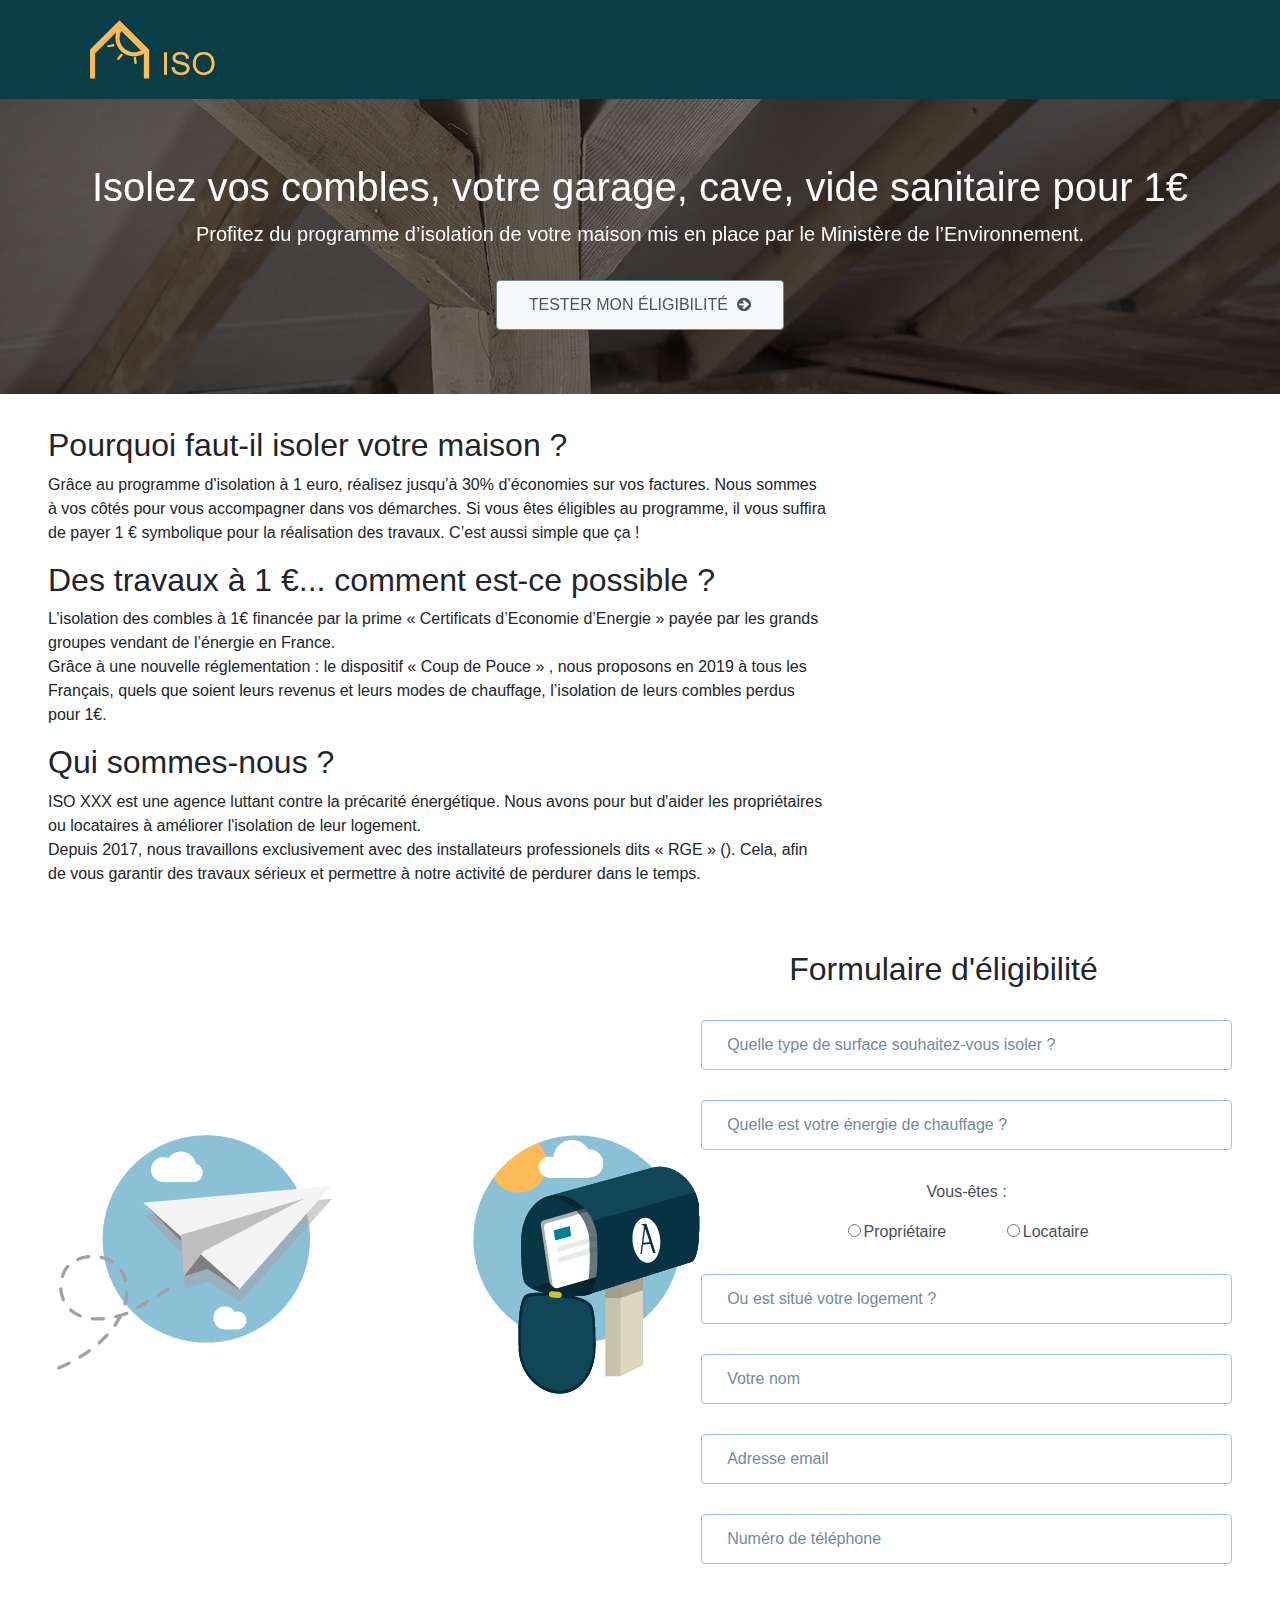
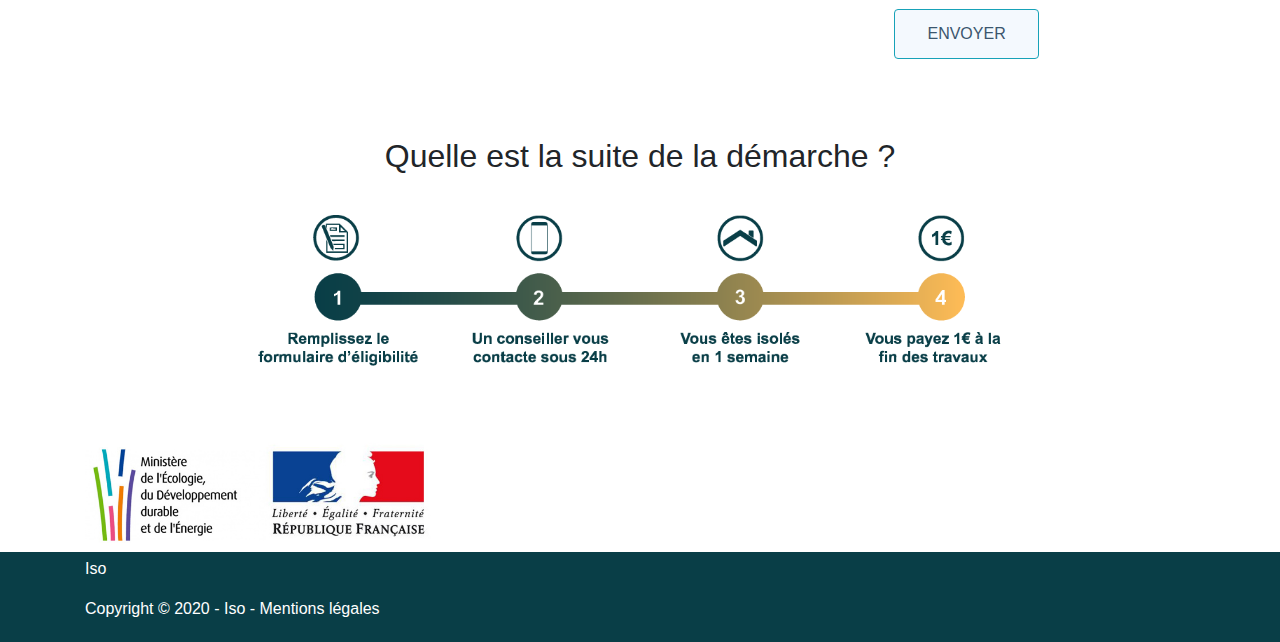
==== index.html @ c9380bd6 "a" ====
<!doctype html>
<html lang="en">
  <head>
    <!-- Required meta tags -->
    <meta charset="utf-8">
    <meta name="viewport" content="width=device-width, initial-scale=1, shrink-to-fit=no">

    <!-- Bootstrap CSS -->
    <link rel="stylesheet" href="https://maxcdn.bootstrapcdn.com/bootstrap/4.0.0/css/bootstrap.min.css" integrity="sha384-Gn5384xqQ1aoWXA+058RXPxPg6fy4IWvTNh0E263XmFcJlSAwiGgFAW/dAiS6JXm" crossorigin="anonymous">
    <link rel="stylesheet" href="https://cdnjs.cloudflare.com/ajax/libs/font-awesome/4.7.0/css/font-awesome.min.css">
    <link rel="stylesheet" href="style.css">

    <title>Iso</title>
  </head>
  <body>
    <header>
        <div id="navbarHeader" class="bg-header-footer">
          <div class="container">
            <div class="row">
              <!-- <div class="col-md-1"></div> -->
              <a class="link-footer" href="index.html" ><img style="margin:20px; width: 130px;" class= "img-fluid" src="img/logo_iso.png" alt="logo image"></a>
              <!-- <div class="col-sm-8 col-md-7 py-4"> -->
                
                <!-- <h4 class="text-white"><a class="link-footer" href="index.html">Iso</a></h4> -->
              </div>
              <!-- <div class="col-sm-4 offset-md-1 py-4"> -->
                <!-- <h5 class="text-white">Experts en iso</h5> -->
              </div>
            </div>
          </div>
        </div>
      </header>

    <main role="main">
        <section class="first-section text-center">
            <div class="container">
            <h1 class="jumbotron-heading text-cover">Isolez vos combles, votre garage, cave, vide sanitaire pour 1€</h1>
            <p class="lead text-cover">Profitez du programme d’isolation de votre maison mis en place par le Ministère de l’Environnement.</p>
            <a href="#formulaire" class="btn">Tester mon éligibilité
                <i class="fa fa-arrow-circle-right" aria-hidden="true" style="padding-left: 5px;"></i>
            </a>
            </div>
        </section>

        <section class ="section-prez">
            <div class="row">
                <div class = "col-md-8">
                  <h2>Pourquoi faut-il isoler votre maison ?</h2>
                  <p>Grâce au programme d'isolation à 1 euro, réalisez jusqu’à 30% d’économies sur vos factures. Nous sommes à vos côtés pour vous accompagner dans vos démarches. Si vous êtes éligibles au programme, il vous suffira de payer 1 € symbolique pour la réalisation des travaux. C’est aussi simple que ça !</p>
                  <h2>Des travaux à 1 €... comment est-ce possible ?</h2>
                  <p>
                    L’isolation des combles à 1€ financée par la prime « Certificats d’Economie d’Energie » payée par les grands groupes vendant de l’énergie en France.
                    <br>
                    Grâce à une nouvelle réglementation : le dispositif « Coup de Pouce » , nous proposons en 2019 à tous les Français, quels que soient leurs revenus et leurs modes de chauffage, l’isolation de leurs combles perdus pour 1€.
                  </p>
                  <h2>Qui sommes-nous ?</h2>
                  <p>ISO XXX est une agence luttant contre la précarité énergétique. Nous avons pour but d'aider les propriétaires ou locataires à améliorer l'isolation de leur logement.
                    <br>
                    Depuis 2017, nous travaillons exclusivement avec des installateurs professionels dits « RGE » (). Cela, afin de vous garantir des travaux sérieux et permettre à notre activité de perdurer dans le temps.
                  </p>
                </div>
                <div class = "col-md-4">
                  <!-- <img style="width:60%" class= "img-fluid" src="img/money.jpg"></img> -->
                </div>
              </div>
          </section>

        <section id="formulaire" class="section-form">
            <div class="row">
                <div class="image-column col-md-6 col-sm-12 col-xs-12">
                    <div class="inner">
                        <!-- <figure class="image"><img src="images/resource/featured-image-4.png" alt=""></figure> -->
                        <figure class="image"><img id="img-form" src="img/Buzon.png" alt="image envoi formulaire" style="padding-top: 30%;"></figure>
                    </div>
                </div>
                <div class = "col-md-6">
                  <h2 style="text-align: center">Formulaire d'éligibilité</h2>
                  <br>
                  <div class="default-form contact-form">
                      <form method="post" id="contact-form" action="sendemail.php">

                          <div class="form-group">
                              <select name="type">
                                  <option>Quelle type de surface souhaitez-vous isoler ?</option>
                                  <option>Garage annexe</option>
                                  <option>Cave ou sous-sol</option>
                                  <option>Combles</option>
                                  <option>Vide sanitaire</option>
                              </select>
                          </div>

                          <div class="form-group">
                              <select name="energie">
                                  <option>Quelle est votre énergie de chauffage ?</option>
                                  <option>Gaz</option>
                                  <option>Fioul</option>
                                  <option>Electricité</option>
                                  <option>Autre</option>
                              </select>
                          </div>

                          <div class="form-group radiofont">
                            <p>Vous-êtes :</p>
                              <label class="label-radio">
                                  <input type="radio" name="propr" value="propri"/>Propriétaire
                              </label>
                              <label class="label-radio">
                                  <input type="radio" name="propr" value="loc"/>Locataire
                              </label>
                          </div>

                          <div class="form-group">
                            <select name="depart">
                                <option value="00">Ou est situé votre logement ?</option>
                                <option value="01">01 - Ain</option>
                                <option value="02">02 - Aisne</option>
                                <option value="03">03 - Allier</option>
                                <option value="04">04 - Alpes de Hautes-Provence</option>
                                <option value="05">05 - Hautes-Alpes</option>
                                <option value="06">06 - Alpes-Maritimes</option>
                                <option value="07">07 - Ardèche</option>
                                <option value="08">08 - Ardennes</option>
                                <option value="09">09 - Ariège</option>
                                <option value="10">10 - Aube</option>
                                <option value="11">11 - Aude</option>
                                <option value="12">12 - Aveyron</option>
                                <option value="13">13 - Bouches-du-Rhône</option>
                                <option value="14">14 - Calvados</option>
                                <option value="15">15 - Cantal</option>
                                <option value="16">16 - Charente</option>
                                <option value="17">17 - Charente-Maritime</option>
                                <option value="18">18 - Cher</option>
                                <option value="19">19 - Corrèze</option>
                                <option value="20">20 - Corse</option>
                                <option value="21">21 - Côte-d'Or</option>
                                <option value="22">22 - Côtes d'Armor</option>
                                <option value="23">23 - Creuse</option>
                                <option value="24">24 - Dordogne</option>
                                <option value="25">25 - Doubs</option>
                                <option value="26">26 - Drôme</option>
                                <option value="27">27 - Eure</option>
                                <option value="28">28 - Eure-et-Loir</option>
                                <option value="29">29 - Finistère</option>
                                <option value="30">30 - Gard</option>
                                <option value="31">31 - Haute-Garonne</option>
                                <option value="32">32 - Gers</option>
                                <option value="33">33 - Gironde</option>
                                <option value="34">34 - Hérault</option>
                                <option value="35">35 - Ille-et-Vilaine</option>
                                <option value="36">36 - Indre</option>
                                <option value="37">37 - Indre-et-Loire</option>
                                <option value="38">38 - Isère</option>
                                <option value="39">39 - Jura</option>
                                <option value="40">40 - Landes</option>
                                <option value="41">41 - Loir-et-Cher</option>
                                <option value="42">42 - Loire</option>
                                <option value="43">43 - Haute-Loire</option>
                                <option value="44">44 - Loire-Atlantique</option>
                                <option value="45">45 - Loiret</option>
                                <option value="46">46 - Lot</option>
                                <option value="47">47 - Lot-et-Garonne</option>
                                <option value="48">48 - Lozère</option>
                                <option value="49">49 - Maine-et-Loire</option>
                                <option value="50">50 - Manche</option>
                                <option value="51">51 - Marne</option>
                                <option value="52">52 - Haute-Marne</option>
                                <option value="53">53 - Mayenne</option>
                                <option value="54">54 - Meurthe-et-Moselle</option>
                                <option value="55">55 - Meuse</option>
                                <option value="56">56 - Morbihan</option>
                                <option value="57">57 - Moselle</option>
                                <option value="58">58 - Nièvre</option>
                                <option value="59">59 - Nord</option>
                                <option value="60">60 - Oise</option>
                                <option value="61">61 - Orne</option>
                                <option value="62">62 - Pas-de-Calais</option>
                                <option value="63">63 - Puy-de-Dôme</option>
                                <option value="64">64 - Pyrénées-Atlantiques</option>
                                <option value="65">65 - Hautes-Pyrénées</option>
                                <option value="66">66 - Pyrénées-Orientales</option>
                                <option value="67">67 - Bas-Rhin</option>
                                <option value="68">68 - Haut-Rhin</option>
                                <option value="69">69 - Rhône</option>
                                <option value="70">70 - Haute-Saône</option>
                                <option value="71">71 - Saône-et-Loire</option>
                                <option value="72">72 - Sarthe</option>
                                <option value="73">73 - Savoie</option>
                                <option value="74">74 - Haute-Savoie</option>
                                <option value="75">75 - Paris</option>
                                <option value="76">76 - Seine-Maritime</option>
                                <option value="77">77 - Seine-et-Marne</option>
                                <option value="78">78 - Yvelines</option>
                                <option value="79">79 - Deux-Sèvres</option>
                                <option value="80">80 - Somme</option>
                                <option value="81">81 - Tarn</option>
                                <option value="82">82 - Tarn-et-Garonne</option>
                                <option value="83">83 - Var</option>
                                <option value="84">84 - Vaucluse</option>
                                <option value="85">85 - Vendée</option>
                                <option value="86">86 - Vienne</option>
                                <option value="87">87 - Haute-Vienne</option>
                                <option value="88">88 - Vosges</option>
                                <option value="89">89 - Yonne</option>
                                <option value="90">90 - Territoire-de-Belfort</option>
                                <option value="91">91 - Essonne</option>
                                <option value="92">92 - Hauts-de-Seine</option>
                                <option value="93">93 - Seine-Saint-Denis</option>
                                <option value="94">94 - Val-de-Marne</option>
                                <option value="95">95 - Val-d'Oise</option>
                            </select>
                        </div>

                          <div class="form-group">
                              <input type="text" name="fname" value="" placeholder="Votre nom" required>
                          </div>

                          <div class="form-group">
                              <input type="text" name="email" value="" placeholder="Adresse email" required>
                          </div>

                          <div class="form-group">
                              <input type="text" name="phone" value="" placeholder="Numéro de téléphone">
                          </div>
                          

                          <div class="form-group">
                              <button type="submit" class="btn">Envoyer</button>
                          </div>
                      </form>
                  </div>
                </div>
                
            </div>
        </section>

        <section class ="section-prez">
          <div class="row">
            <div class = "col-md-2"></div>
            <div class = "col-md-8">
              <h2 style="text-align: center">Quelle est la suite de la démarche ?</h2>
              <img style="margin: 20px 0px;" class= "img-fluid" src="img/process-iso.png" alt="processus, démarche">
            </div>
            <div class = "col-md-2"></div>
        </div>
      </section>

        <section class="section-ref">
            <div class="container">
                <div class="row">
                    <div class="col-md-4">
                        <img id="img-gov" class= "img-fluid" src="img/gouv-frcs.jpg" alt="gouvernement français">
                    </div>
                </div>
            </div>

        </section>

        <footer class="bg-header-footer text-white">
            <div class="container">
                <div style="margin-bottom: 0px; padding-bottom: 5px; padding-top: 5px;">
                    <p>Iso</p>
                    <p>Copyright © 2020 - Iso - <a class="link-footer" href="mentions-legales.html">Mentions légales</a></p>
                </div>
            </div>
        </footer>
    </main>


    <!-- Optional JavaScript -->
    <!-- jQuery first, then Popper.js, then Bootstrap JS -->
    <script src="https://ajax.googleapis.com/ajax/libs/jquery/3.5.1/jquery.min.js"></script>
    <script src="https://stackpath.bootstrapcdn.com/bootstrap/4.5.0/js/bootstrap.min.js"></script>
    <script src="validate.js"></script>
    <script src="script.js"></script>
    <!-- <script src="https://cdnjs.cloudflare.com/ajax/libs/popper.js/1.12.9/umd/popper.min.js" integrity="sha384-ApNbgh9B+Y1QKtv3Rn7W3mgPxhU9K/ScQsAP7hUibX39j7fakFPskvXusvfa0b4Q" crossorigin="anonymous"></script> -->
    <!-- <script src="https://maxcdn.bootstrapcdn.com/bootstrap/4.0.0/js/bootstrap.min.js" integrity="sha384-JZR6Spejh4U02d8jOt6vLEHfe/JQGiRRSQQxSfFWpi1MquVdAyjUar5+76PVCmYl" crossorigin="anonymous"></script> -->

  </body>
</html>
---- style.css ----
.bg-header-footer{
    background-color: #093e47!important;
}
.first-section{
    padding: 4rem 3rem;
    background-image: linear-gradient(
        rgba(0, 0, 0, 0.5), 
        rgba(0, 0, 0, 0.5)
      ), url("img/Isolation-combles.jpg");

    filter: grayscale(75%);
}
.text-cover{
    color: white;
}
.section-ref{
    background-color: white;
}
.section-prez{
    padding: 2rem 3rem;
}

.section-form{
    padding: 1rem 3rem;
}
.btn{
    margin-top: 15px;
    position: relative;
    padding: 10px 32px;
    line-height: 28px;
    background: #f4f9fe;
    font-size: 16px;
    font-weight: 400;
    border: 1px solid #1f8ceb;
    color: #3b566e;
    text-transform: uppercase;
    text-align: center;
    font-family: 'Heebo', sans-serif;
    border-radius: 4px;
    border-color: #17a2b8;
    display: inline-block;
}
.btn a{
    cursor: pointer;
}

.btn:hover{
    color: white;
    background-color: #17a2b8;;
}

.link-footer{
    text-decoration: none!important;
    color: white;
}
.link-footer:hover{
    text-decoration: none!important;
    opacity: 0.8;
    color: white;
}


/* ====================================================================
	Default Form Style
====================================================================

***/ 

.default-form .form-group{
	position:relative;
	margin-bottom:30px;	
}

.default-form .form-group .field-label{
	display:block;
	line-height:24px;
	text-transform:uppercase;
	margin-bottom:10px;
	color:#232323;
	font-weight:500;
	font-size:13px;
}

.default-form .form-group .field-label sup{
	color:#ff0000;
	font-size:14px;
}

.default-form input[type="text"],
.default-form input[type="email"],
.default-form input[type="password"],
.default-form select,
.default-form textarea{
	display:block;
	width:100%;
	line-height:28px;
	height:50px;
	font-size:16px;
	border:1px solid rgba(31,140,235,0.50);
	padding:10px 25px;	
	background:none;
	color:#6f8ba4;
	border-radius:4px;
	transition:all 500ms ease;
	-webkit-transition:all 500ms ease;
	-ms-transition:all 500ms ease;
	-o-transition:all 500ms ease;	
}

.default-form .form-group input::-webkit-input-placeholder{
	color:#6f8ba4;
}

.default-form select{
	cursor:pointer;
	-moz-appearance:none;
	-webkit-appearance:none;
	-ms-appearance:none;
	-o-appearance:none;
}

.default-form textarea{
	height:160px;
	resize:none;	
}

.default-form select option{
	text-indent:25px;	
}

.default-form input:focus,
.default-form select:focus,
.default-form textarea:focus{
	border-color:#1f8ceb;
}

.default-form input.error,
.default-form select.error,
.default-form textarea.error{
	border-color:#ff0000 !important;	
}

.default-form label.error{
	display:none;
	line-height:24px;
	padding:5px 0px 0px;
	margin:0px;
	text-transform:uppercase;
	font-size:11px;
	color:#ff0000;
	font-weight:500;	
}

#contact-form{
    /* max-width: 850px; */
    text-align: center;
    padding-left: 8%;
}

@media (max-width:800px) {
    img#img-form {
	  display: none;
	}
	#contact-form{
		padding-left: 0%;
	}
	#img-gov{
		max-width: 50%;
	}
  }

.label-radio{
    margin: 0% 5%;
}

input[type=checkbox], input[type=radio] {
    margin: 0px 3px;
}
.radiofont{
	color: #495057;
}
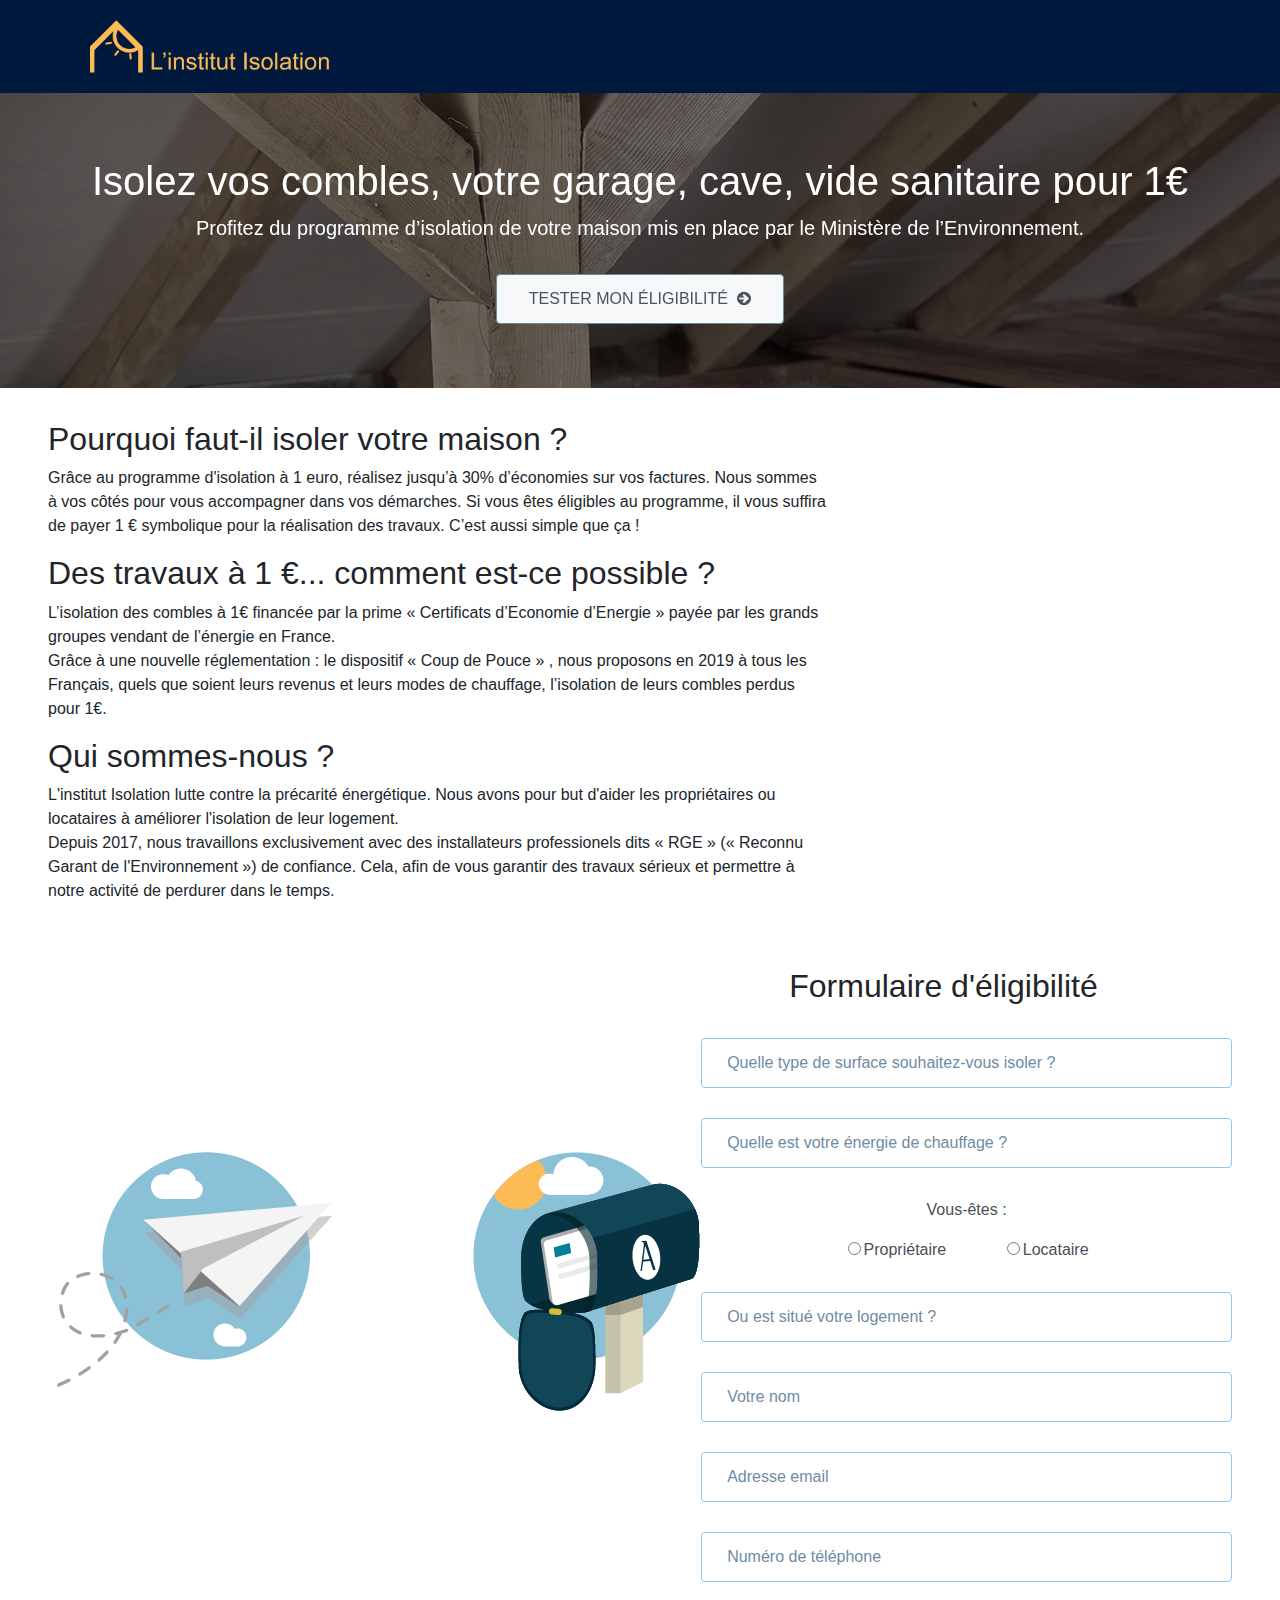
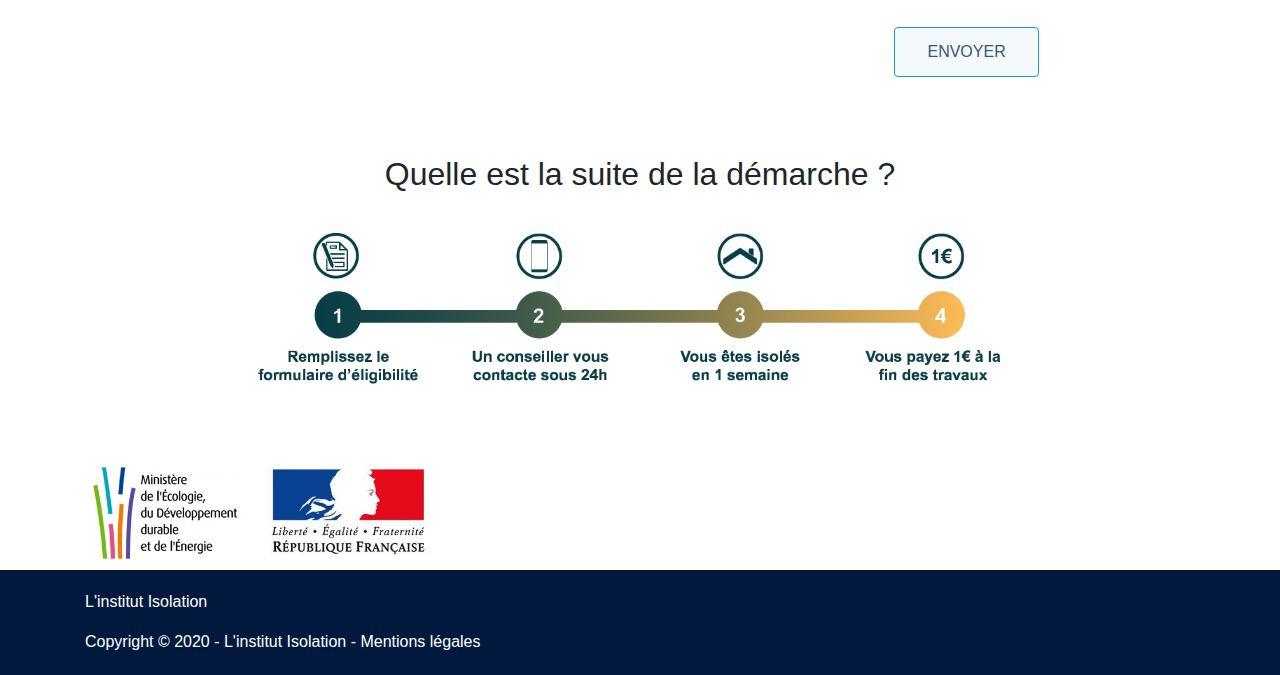
==== commit ad7ade1e: "j" ====
--- a/index.html
+++ b/index.html
@@ -10,7 +10,7 @@
     <link rel="stylesheet" href="https://cdnjs.cloudflare.com/ajax/libs/font-awesome/4.7.0/css/font-awesome.min.css">
     <link rel="stylesheet" href="style.css">
 
-    <title>Iso</title>
+    <title>L'institut Isolation</title>
   </head>
   <body>
     <header>
@@ -18,7 +18,7 @@
           <div class="container">
             <div class="row">
               <!-- <div class="col-md-1"></div> -->
-              <a class="link-footer" href="index.html" ><img style="margin:20px; width: 130px;" class= "img-fluid" src="img/logo_iso.png" alt="logo image"></a>
+              <a class="link-footer" href="index.html" ><img style="margin:20px; width: 250px;" class= "img-fluid" src="img/logo_iso.png" alt="logo image"></a>
               <!-- <div class="col-sm-8 col-md-7 py-4"> -->
                 
                 <!-- <h4 class="text-white"><a class="link-footer" href="index.html">Iso</a></h4> -->
@@ -54,9 +54,9 @@
                     Grâce à une nouvelle réglementation : le dispositif « Coup de Pouce » , nous proposons en 2019 à tous les Français, quels que soient leurs revenus et leurs modes de chauffage, l’isolation de leurs combles perdus pour 1€.
                   </p>
                   <h2>Qui sommes-nous ?</h2>
-                  <p>ISO XXX est une agence luttant contre la précarité énergétique. Nous avons pour but d'aider les propriétaires ou locataires à améliorer l'isolation de leur logement.
+                  <p>L'institut Isolation lutte contre la précarité énergétique. Nous avons pour but d'aider les propriétaires ou locataires à améliorer l'isolation de leur logement.
                     <br>
-                    Depuis 2017, nous travaillons exclusivement avec des installateurs professionels dits « RGE » (). Cela, afin de vous garantir des travaux sérieux et permettre à notre activité de perdurer dans le temps.
+                    Depuis 2017, nous travaillons exclusivement avec des installateurs professionels dits « RGE » (« Reconnu Garant de l'Environnement ») de confiance. Cela, afin de vous garantir des travaux sérieux et permettre à notre activité de perdurer dans le temps.
                   </p>
                 </div>
                 <div class = "col-md-4">
@@ -258,8 +258,8 @@
         <footer class="bg-header-footer text-white">
             <div class="container">
                 <div style="margin-bottom: 0px; padding-bottom: 5px; padding-top: 5px;">
-                    <p>Iso</p>
-                    <p>Copyright © 2020 - Iso - <a class="link-footer" href="mentions-legales.html">Mentions légales</a></p>
+                    <p style="margin-top: 15px;">L'institut Isolation</p>
+                    <p>Copyright © 2020 - L'institut Isolation - <a class="link-footer" href="mentions-legales.html">Mentions légales</a></p>
                 </div>
             </div>
         </footer>
--- a/style.css
+++ b/style.css
@@ -1,5 +1,5 @@
 .bg-header-footer{
-    background-color: #093e47!important;
+    background-color: #00193c!important;
 }
 .first-section{
     padding: 4rem 3rem;
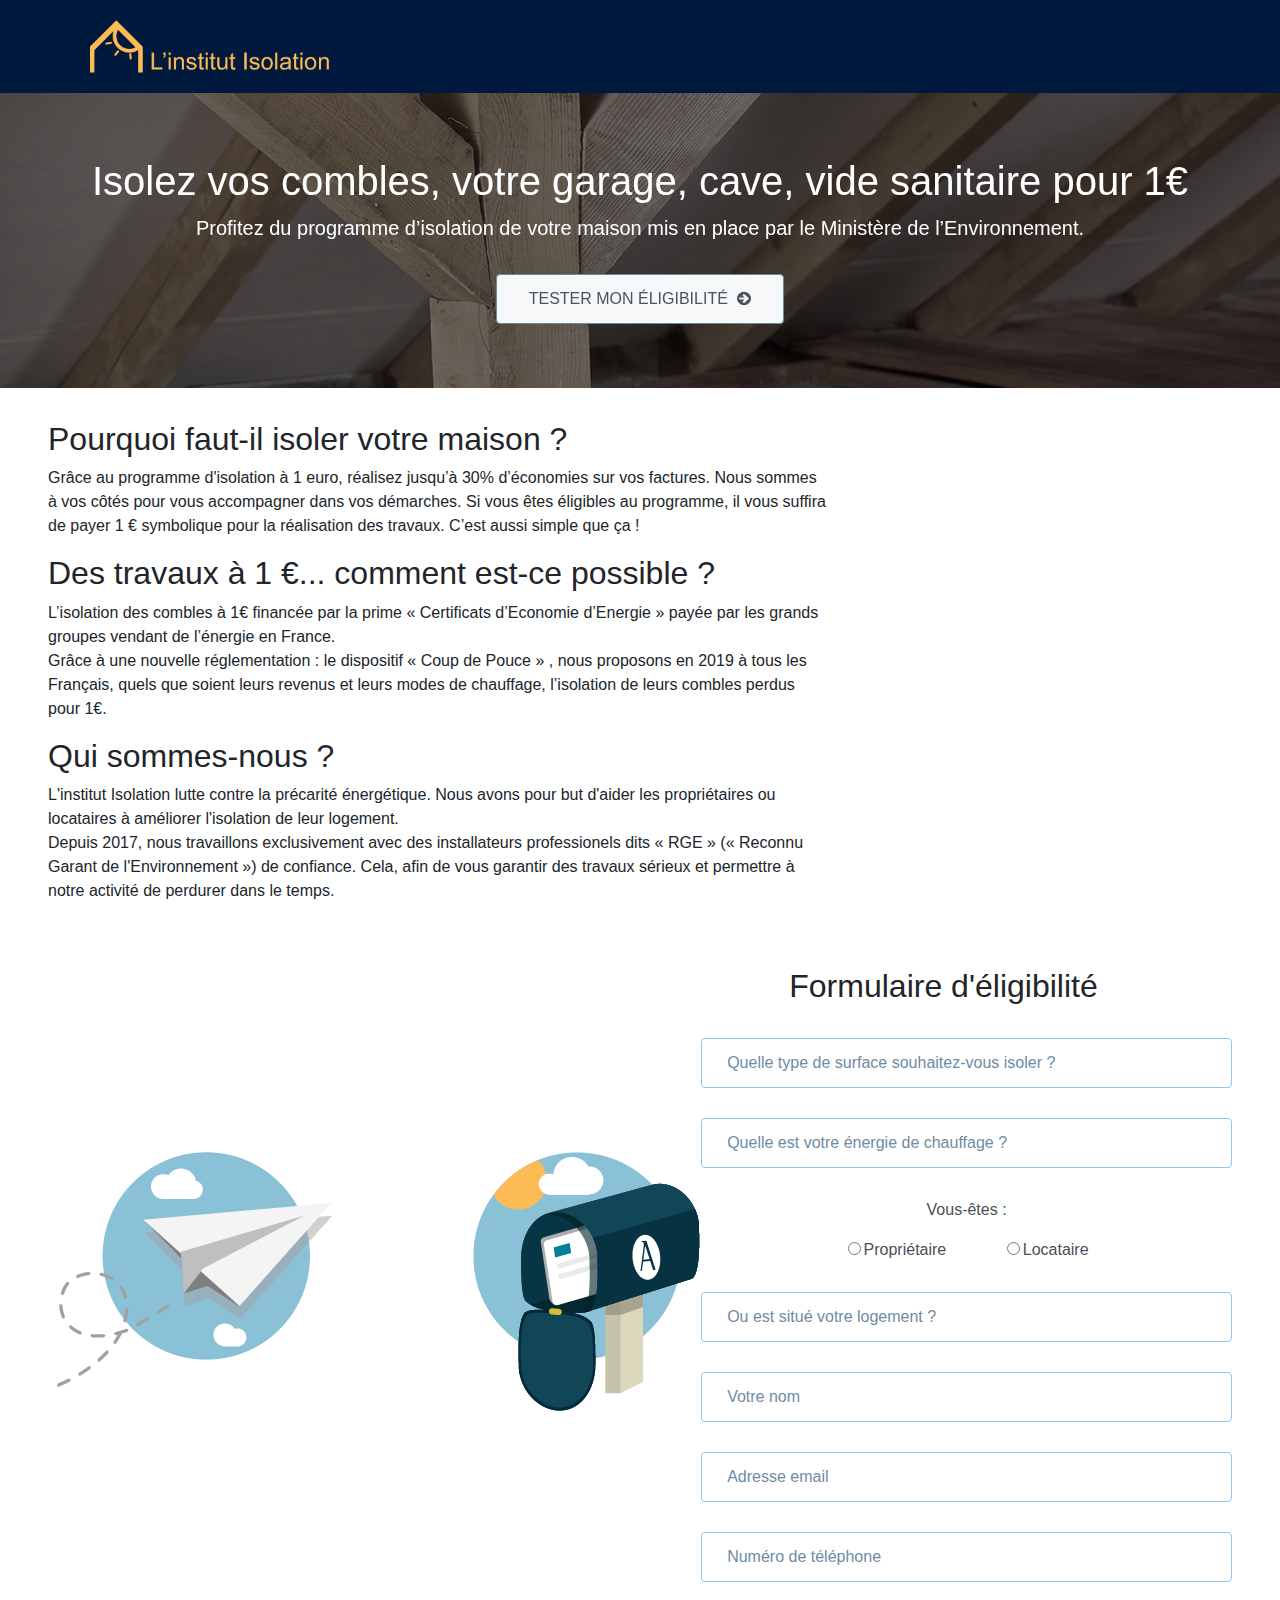
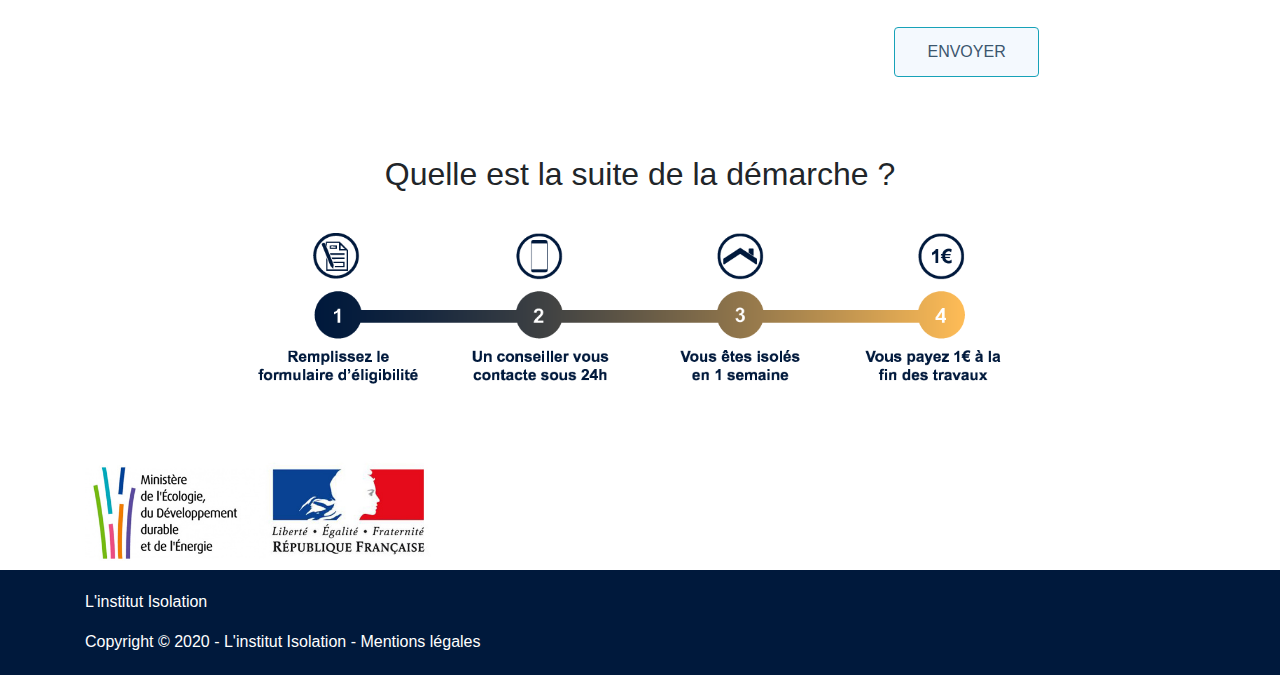
==== commit 09855c8a: "d" ====
--- a/index.html
+++ b/index.html
@@ -9,7 +9,8 @@
     <link rel="stylesheet" href="https://maxcdn.bootstrapcdn.com/bootstrap/4.0.0/css/bootstrap.min.css" integrity="sha384-Gn5384xqQ1aoWXA+058RXPxPg6fy4IWvTNh0E263XmFcJlSAwiGgFAW/dAiS6JXm" crossorigin="anonymous">
     <link rel="stylesheet" href="https://cdnjs.cloudflare.com/ajax/libs/font-awesome/4.7.0/css/font-awesome.min.css">
     <link rel="stylesheet" href="style.css">
-
+    
+    <link rel="icon" type="image/x-icon" href="img/favicon.ico" />
     <title>L'institut Isolation</title>
   </head>
   <body>
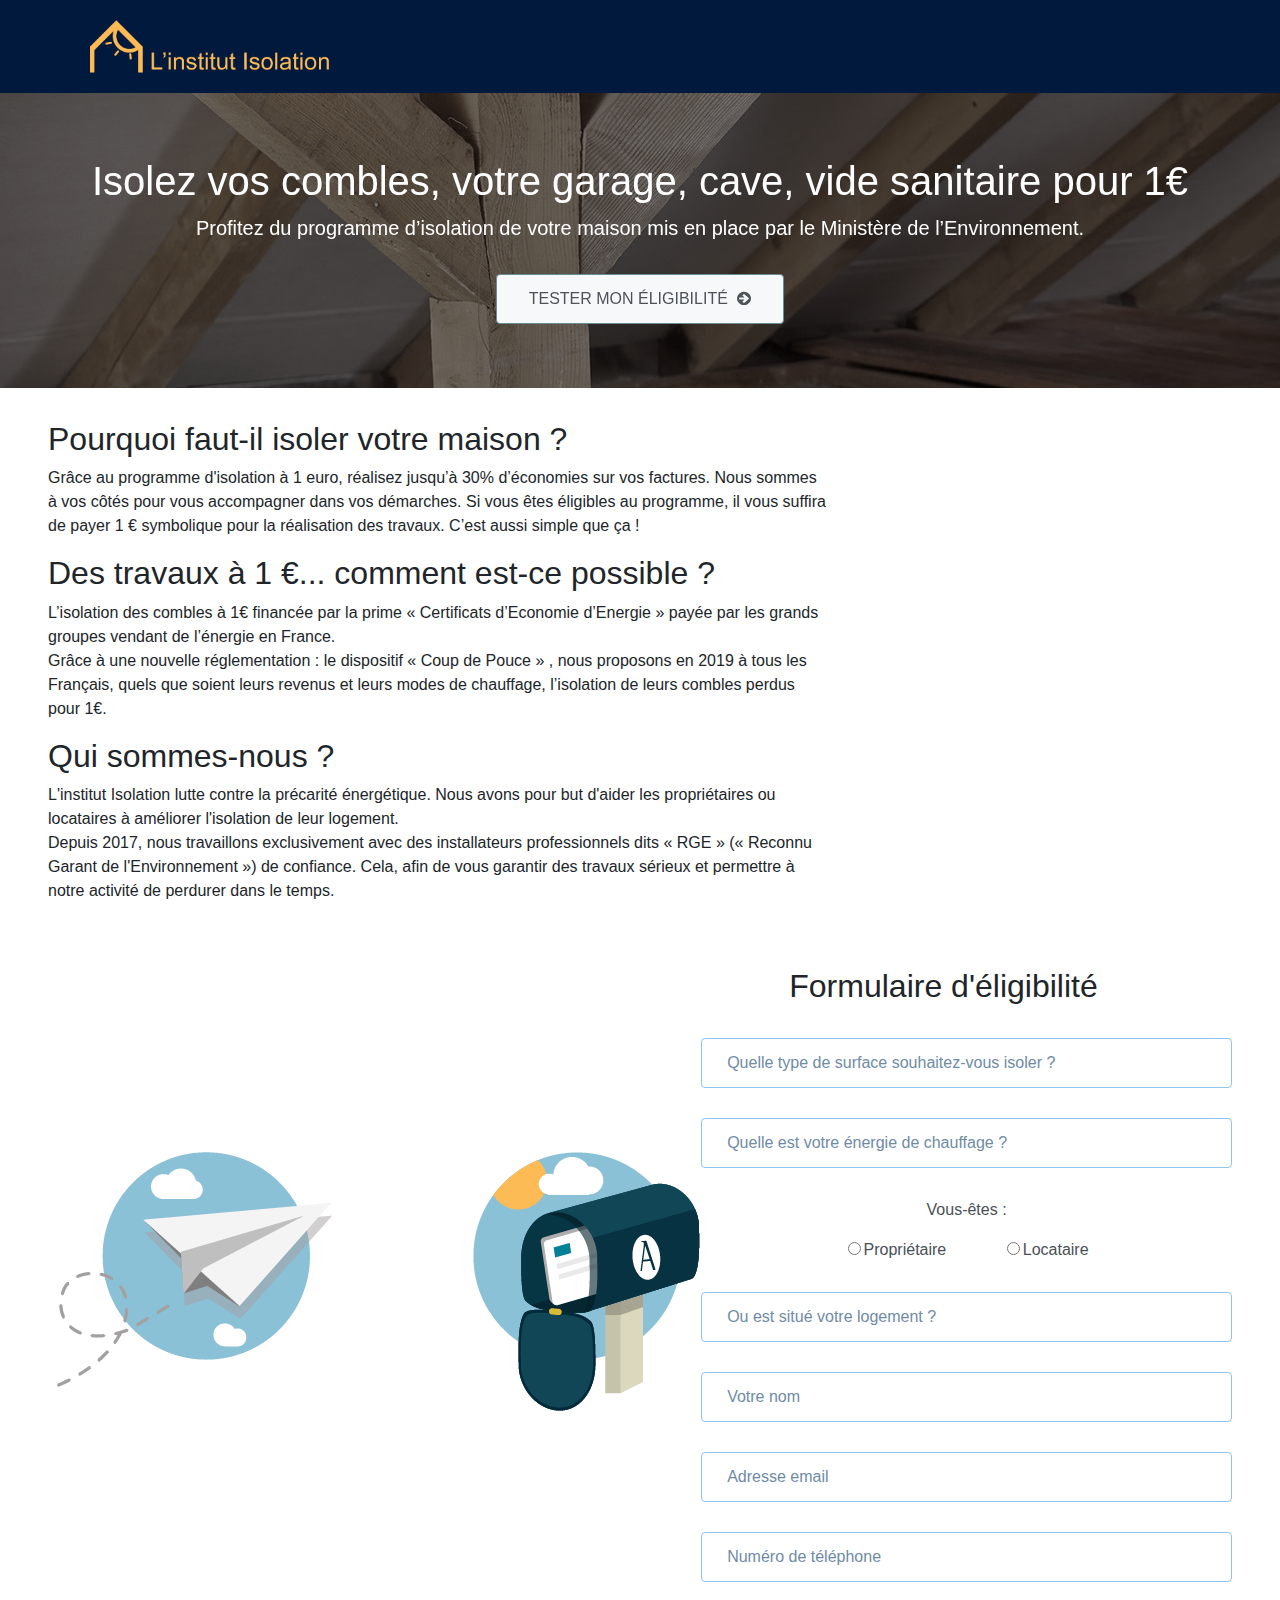
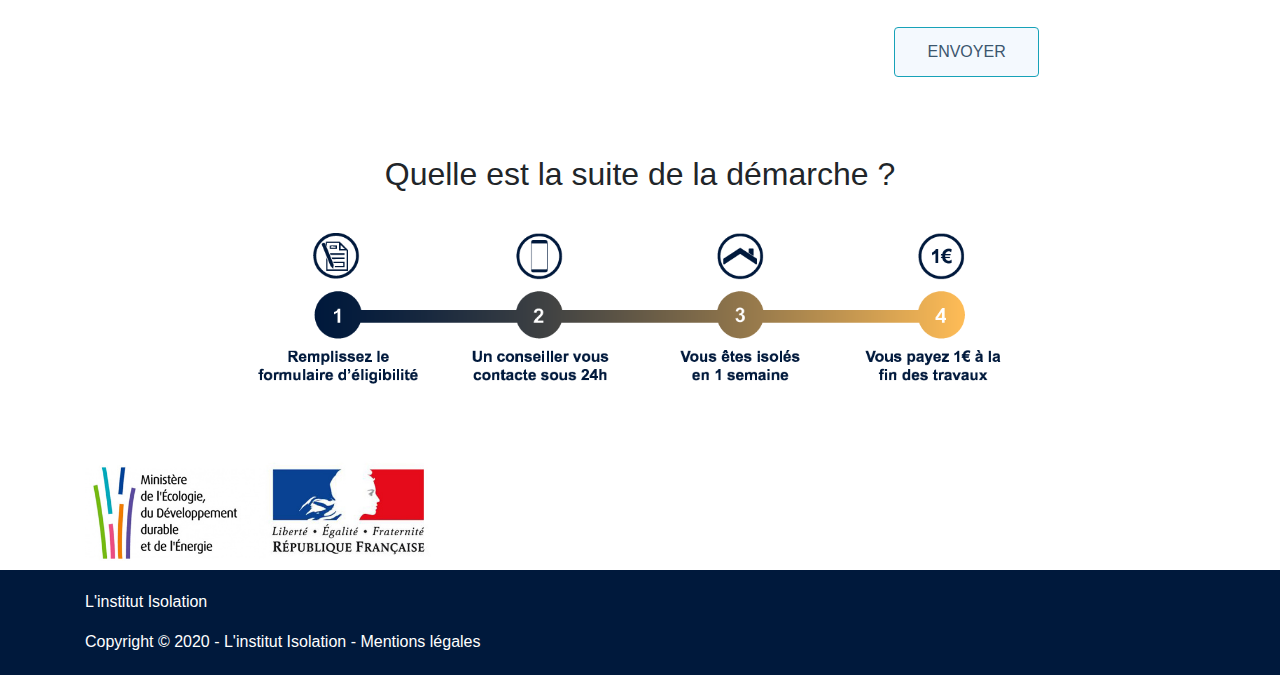
==== commit 752e9c16: "f" ====
--- a/index.html
+++ b/index.html
@@ -1,6 +1,15 @@
 <!doctype html>
 <html lang="en">
   <head>
+    <!-- Global site tag (gtag.js) - Google Analytics -->
+    <script async src="https://www.googletagmanager.com/gtag/js?id=UA-170479610-1"></script>
+    <script>
+      window.dataLayer = window.dataLayer || [];
+      function gtag(){dataLayer.push(arguments);}
+      gtag('js', new Date());
+
+      gtag('config', 'UA-170479610-1');
+    </script>
     <!-- Required meta tags -->
     <meta charset="utf-8">
     <meta name="viewport" content="width=device-width, initial-scale=1, shrink-to-fit=no">
@@ -57,7 +66,7 @@
                   <h2>Qui sommes-nous ?</h2>
                   <p>L'institut Isolation lutte contre la précarité énergétique. Nous avons pour but d'aider les propriétaires ou locataires à améliorer l'isolation de leur logement.
                     <br>
-                    Depuis 2017, nous travaillons exclusivement avec des installateurs professionels dits « RGE » (« Reconnu Garant de l'Environnement ») de confiance. Cela, afin de vous garantir des travaux sérieux et permettre à notre activité de perdurer dans le temps.
+                    Depuis 2017, nous travaillons exclusivement avec des installateurs professionnels dits « RGE » (« Reconnu Garant de l'Environnement ») de confiance. Cela, afin de vous garantir des travaux sérieux et permettre à notre activité de perdurer dans le temps.
                   </p>
                 </div>
                 <div class = "col-md-4">
@@ -103,10 +112,10 @@
                           <div class="form-group radiofont">
                             <p>Vous-êtes :</p>
                               <label class="label-radio">
-                                  <input type="radio" name="propr" value="propri"/>Propriétaire
+                                  <input type="radio" name="propr" value="proprio"/>Propriétaire
                               </label>
                               <label class="label-radio">
-                                  <input type="radio" name="propr" value="loc"/>Locataire
+                                  <input type="radio" name="propr" value="locataire"/>Locataire
                               </label>
                           </div>
 
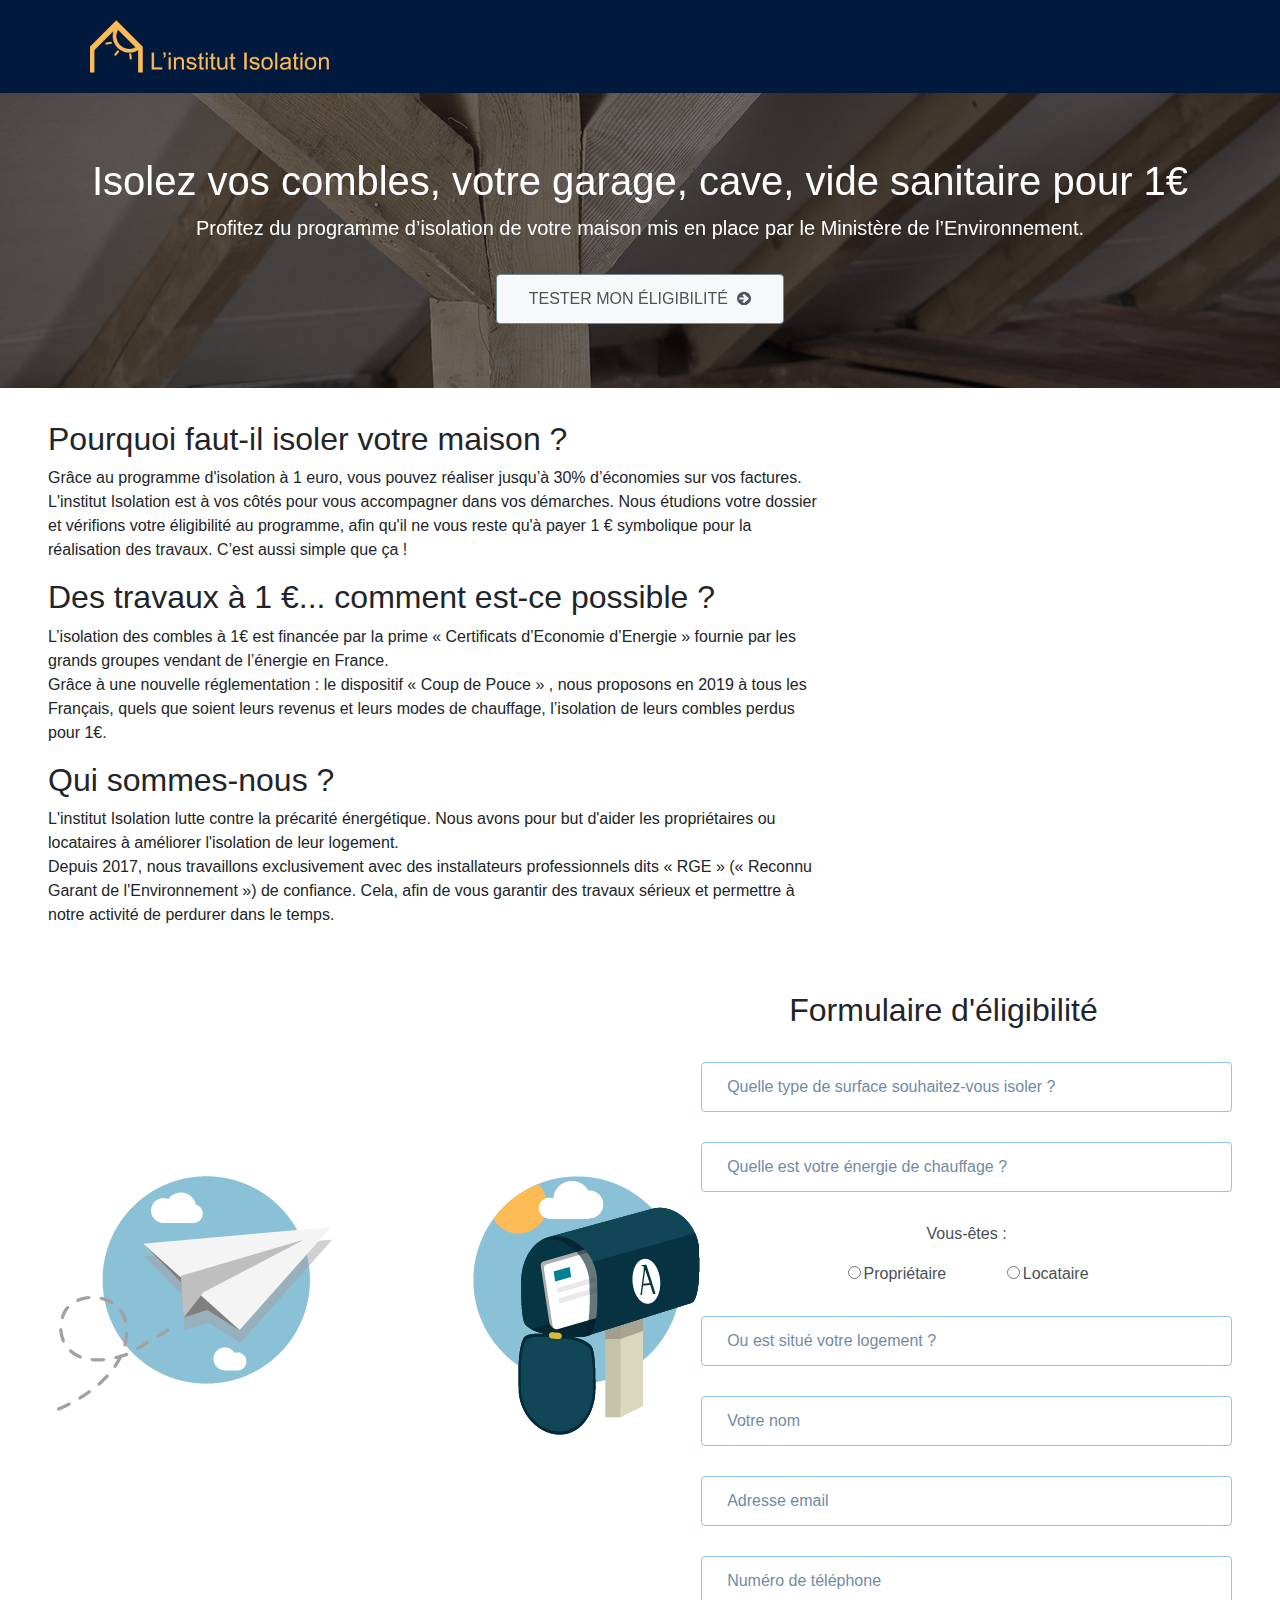
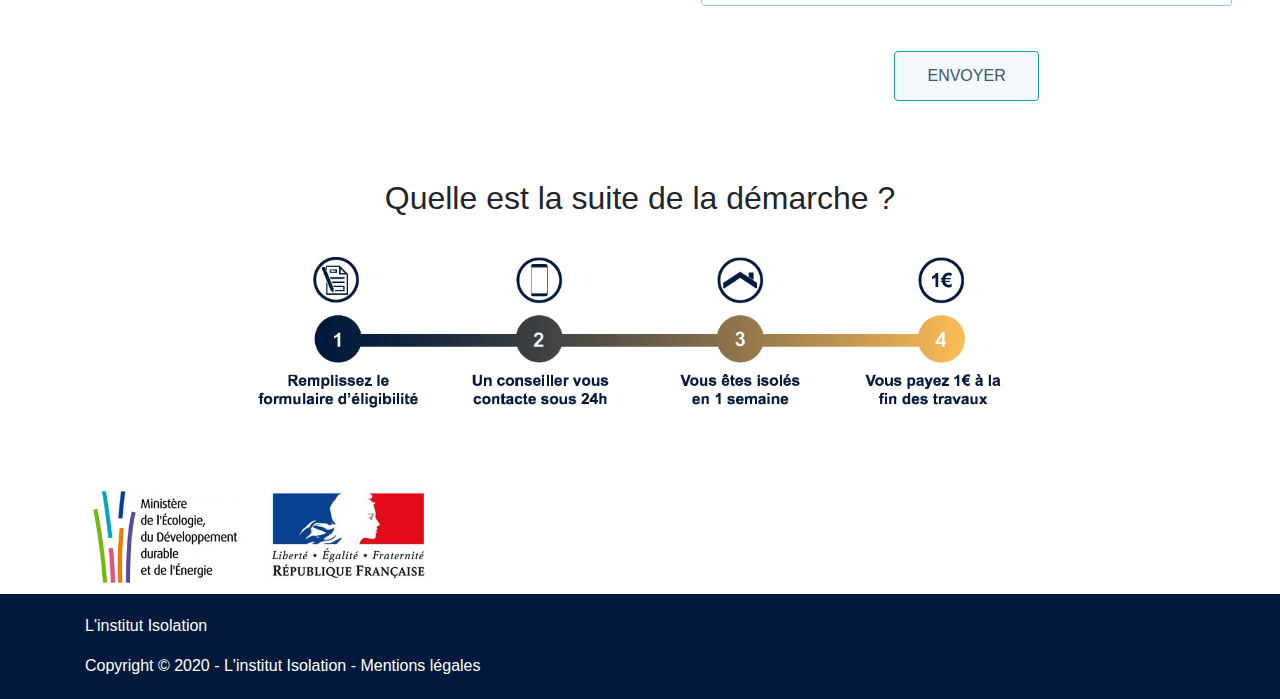
==== commit 253d50cf: "d" ====
--- a/index.html
+++ b/index.html
@@ -56,10 +56,10 @@
             <div class="row">
                 <div class = "col-md-8">
                   <h2>Pourquoi faut-il isoler votre maison ?</h2>
-                  <p>Grâce au programme d'isolation à 1 euro, réalisez jusqu’à 30% d’économies sur vos factures. Nous sommes à vos côtés pour vous accompagner dans vos démarches. Si vous êtes éligibles au programme, il vous suffira de payer 1 € symbolique pour la réalisation des travaux. C’est aussi simple que ça !</p>
+                  <p>Grâce au programme d'isolation à 1 euro, vous pouvez réaliser jusqu’à 30% d’économies sur vos factures. L'institut Isolation est à vos côtés pour vous accompagner dans vos démarches. Nous étudions votre dossier et vérifions votre éligibilité au programme, afin qu'il ne vous reste qu'à payer 1 € symbolique pour la réalisation des travaux. C’est aussi simple que ça !</p>
                   <h2>Des travaux à 1 €... comment est-ce possible ?</h2>
                   <p>
-                    L’isolation des combles à 1€ financée par la prime « Certificats d’Economie d’Energie » payée par les grands groupes vendant de l’énergie en France.
+                    L’isolation des combles à 1€ est financée par la prime « Certificats d’Economie d’Energie » fournie par les grands groupes vendant de l’énergie en France.
                     <br>
                     Grâce à une nouvelle réglementation : le dispositif « Coup de Pouce » , nous proposons en 2019 à tous les Français, quels que soient leurs revenus et leurs modes de chauffage, l’isolation de leurs combles perdus pour 1€.
                   </p>
